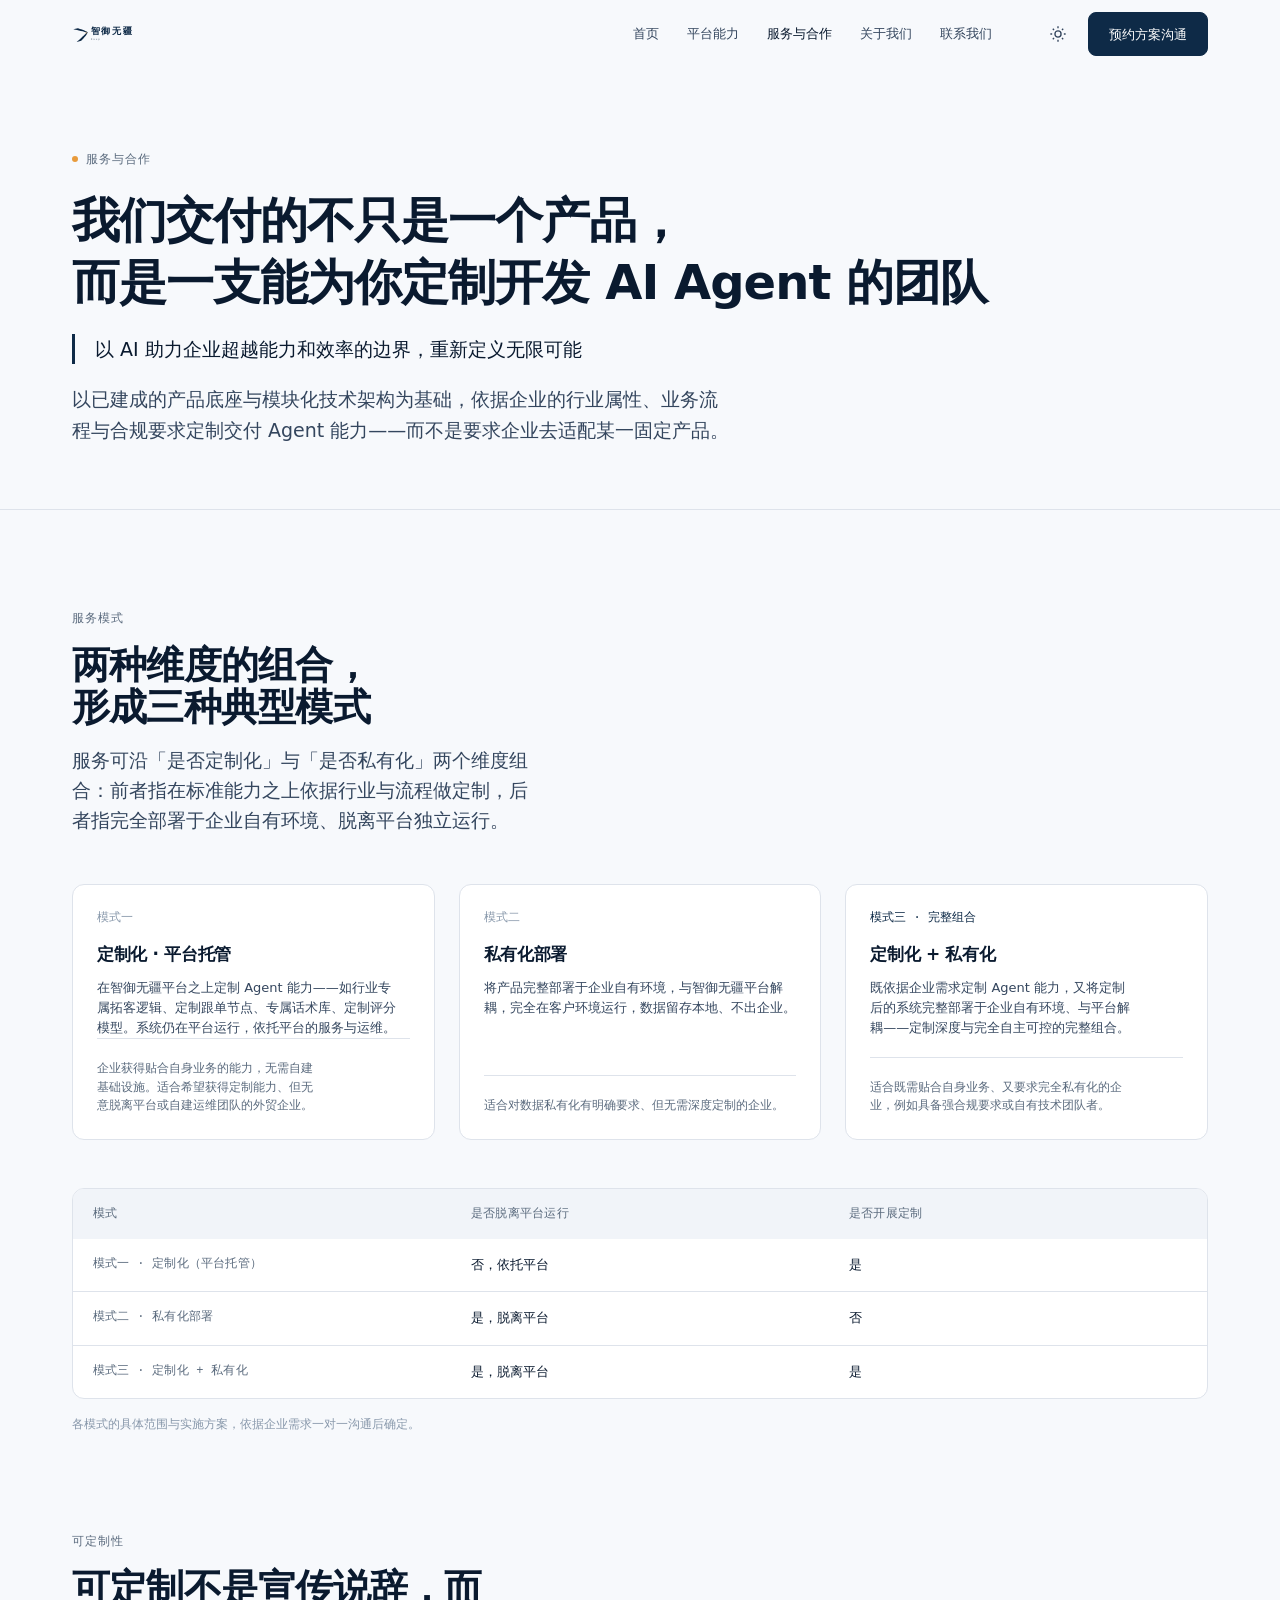
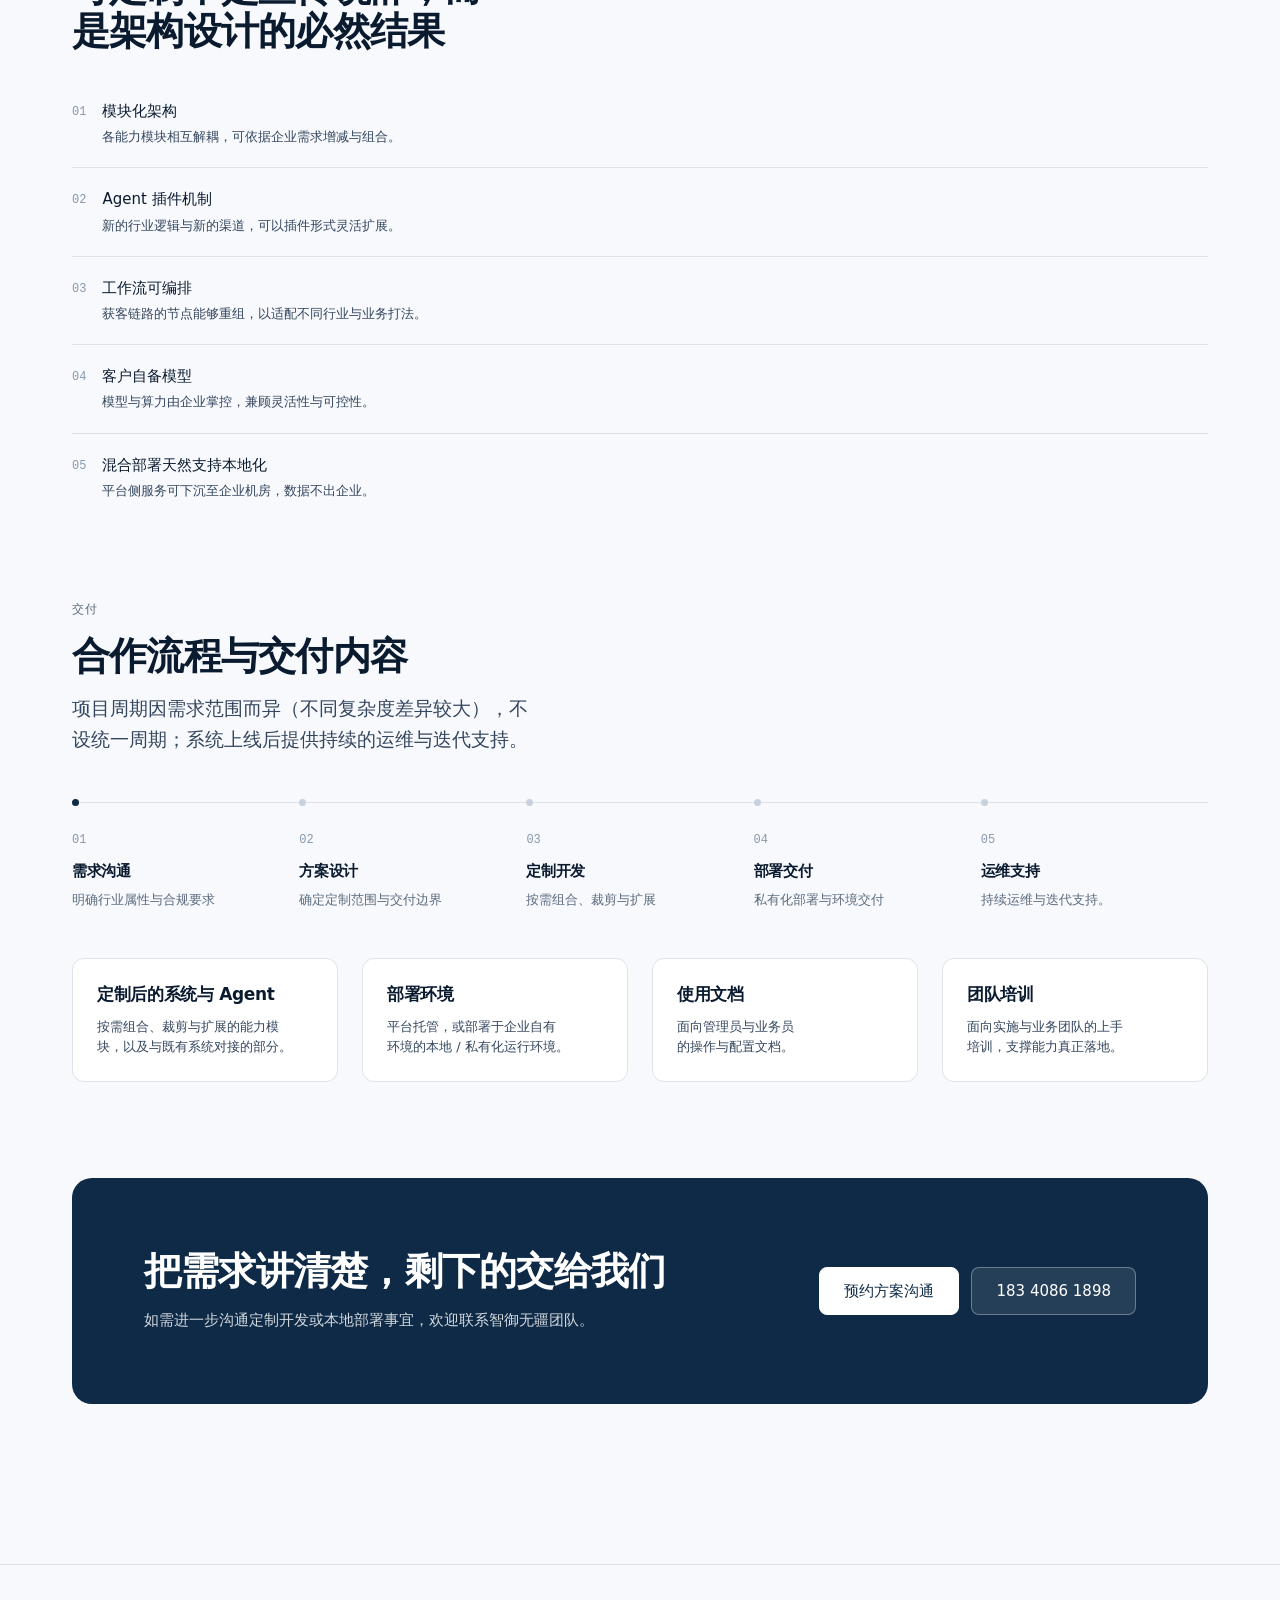
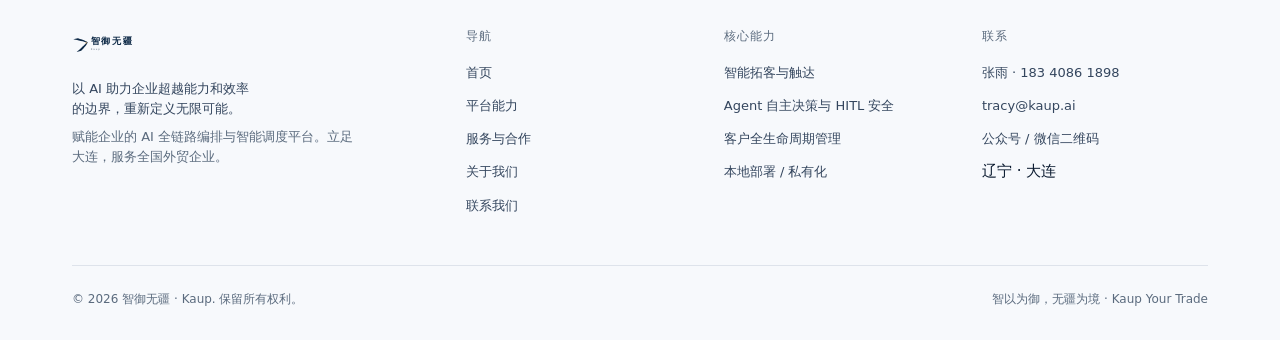
==== services.html @ f7023a7e "站点改版：替换为 5 页静态站，并重新生成 llms.txt / robots.txt / sitemap.xml - 用新的 5 页静态站替换原单页站点：index / capabilities /" ====
<!doctype html>
<html lang="zh-CN" data-theme="light">
<head>
<meta charset="utf-8">
<meta name="viewport" content="width=device-width, initial-scale=1">
<title>服务与合作 — 智御无疆 Kaup</title>
<meta name="description" content="以 AI 助力企业超越能力和效率的边界，重新定义无限可能。智御无疆提供三种 AI Agent 交付模式：定制化（平台托管）、私有化部署、定制化 + 私有化，合作流程为需求沟通 → 方案设计 → 定制开发 → 部署交付 → 运维支持。">
<meta name="theme-color" content="#F7F9FC">
<!-- ---------- SEO / 社交分享（绝对地址指向正式域名 kaup.ai） ---------- -->
<link rel="canonical" href="https://kaup.ai/services.html">
<meta name="robots" content="index, follow, max-snippet:-1, max-image-preview:large">
<meta name="author" content="智御无疆 Kaup">
<meta name="google-site-verification" content="01RiUMnis6pg-MivPFV0EDbT2KlpD4Yd47tbIIPHspk">
<link rel="sitemap" type="application/xml" href="/sitemap.xml">
<meta property="og:type" content="website">
<meta property="og:site_name" content="智御无疆 Kaup">
<meta property="og:locale" content="zh_CN">
<meta property="og:url" content="https://kaup.ai/services.html">
<meta property="og:title" content="服务与合作 — 智御无疆 Kaup">
<meta property="og:description" content="三种 AI Agent 交付模式：定制化（平台托管）、私有化部署、定制化 + 私有化；合作流程为需求沟通 → 方案设计 → 定制开发 → 部署交付 → 运维支持。">
<meta property="og:image" content="https://kaup.ai/og-image.png">
<meta property="og:image:width" content="1200">
<meta property="og:image:height" content="630">
<meta property="og:image:alt" content="智御无疆 Kaup — 以 AI 助力企业超越能力和效率的边界">
<meta name="twitter:card" content="summary_large_image">
<meta name="twitter:title" content="服务与合作 — 智御无疆 Kaup">
<meta name="twitter:description" content="三种 AI Agent 交付模式：定制化（平台托管）、私有化部署、定制化 + 私有化；合作流程为需求沟通 → 方案设计 → 定制开发 → 部署交付 → 运维支持。">
<meta name="twitter:image" content="https://kaup.ai/og-image.png">
<script type="application/ld+json">
{
  "@context": "https://schema.org",
  "@graph": [
    {
      "@type": "Organization",
      "@id": "https://kaup.ai/#organization",
      "name": "智御无疆 Kaup",
      "alternateName": "KAUP",
      "url": "https://kaup.ai/",
      "logo": "https://kaup.ai/assets/logo/logo-horizontal-1024w.png",
      "image": "https://kaup.ai/og-image.png",
      "description": "赋能企业的 AI 全链路编排与智能调度平台，面向中国 B2B 外贸企业提供 AI Agent 定制开发与本地/私有化部署。",
      "slogan": "以 AI 助力企业超越能力和效率的边界，重新定义无限可能",
      "email": "tracy@kaup.ai",
      "telephone": "+86-183-4086-1898",
      "address": {
        "@type": "PostalAddress",
        "addressRegion": "辽宁省",
        "addressLocality": "大连市",
        "addressCountry": "CN"
      },
      "areaServed": {
        "@type": "Country",
        "name": "中国"
      },
      "knowsAbout": [
        "AI Agent",
        "外贸获客",
        "智能拓客",
        "ICP 三维评分",
        "开发信自动化",
        "客户全生命周期管理",
        "本地部署",
        "私有化部署",
        "HITL 人机协同",
        "CRM/ERP 集成"
      ],
      "contactPoint": [
        {
          "@type": "ContactPoint",
          "contactType": "sales",
          "name": "张雨",
          "telephone": "+86-183-4086-1898",
          "email": "tracy@kaup.ai",
          "availableLanguage": [
            "zh-CN"
          ]
        }
      ]
    },
    {
      "@type": "WebSite",
      "@id": "https://kaup.ai/#website",
      "url": "https://kaup.ai/",
      "name": "智御无疆 Kaup",
      "publisher": {
        "@id": "https://kaup.ai/#organization"
      },
      "inLanguage": "zh-CN"
    },
    {
      "@type": "WebPage",
      "@id": "https://kaup.ai/services.html#webpage",
      "url": "https://kaup.ai/services.html",
      "name": "服务与合作 — 智御无疆 Kaup",
      "description": "三种 AI Agent 交付模式：定制化（平台托管）、私有化部署、定制化 + 私有化；合作流程为需求沟通 → 方案设计 → 定制开发 → 部署交付 → 运维支持。",
      "isPartOf": {
        "@id": "https://kaup.ai/#website"
      },
      "about": {
        "@id": "https://kaup.ai/#organization"
      },
      "inLanguage": "zh-CN"
    },
    {
      "@type": "BreadcrumbList",
      "@id": "https://kaup.ai/services.html#breadcrumb",
      "itemListElement": [
        {
          "@type": "ListItem",
          "position": 1,
          "name": "首页",
          "item": "https://kaup.ai/"
        },
        {
          "@type": "ListItem",
          "position": 2,
          "name": "服务与合作",
          "item": "https://kaup.ai/services.html"
        }
      ]
    }
  ]
}
</script>
<!-- ---------- Google Analytics 4（沿用旧站属性 G-KY2F8QZBEN） ---------- -->
<script async src="https://www.googletagmanager.com/gtag/js?id=G-KY2F8QZBEN"></script>
<script>
  window.dataLayer = window.dataLayer || [];
  function gtag(){dataLayer.push(arguments);}
  gtag('js', new Date());
  gtag('config', 'G-KY2F8QZBEN');
</script>
<link rel="icon" href="assets/logo/favicon.svg" type="image/svg+xml" media="(prefers-color-scheme: light)">
<link rel="icon" href="assets/logo/favicon-dark.svg" type="image/svg+xml" media="(prefers-color-scheme: dark)">
<link rel="apple-touch-icon" href="assets/logo/apple-touch-icon.png">
<link rel="stylesheet" href="assets/css/tokens.css">
<link rel="stylesheet" href="assets/css/site.css">
<script>
  (function () {
    try {
      var t = localStorage.getItem("kaup-theme");
      if (!t) t = window.matchMedia("(prefers-color-scheme: dark)").matches ? "dark" : "light";
      document.documentElement.setAttribute("data-theme", t);
    } catch (e) {}
  })();
</script>
</head>
<body>
<a class="skip-link" href="#main">跳到主要内容</a>

<header class="site-header">
  <div class="wrap header-inner">
    <a class="brand-logo" href="index.html" aria-label="智御无疆 Kaup — 首页">
      <img class="logo-light" src="assets/logo/logo-horizontal.svg" alt="智御无疆 Kaup" height="30">
      <img class="logo-dark" src="assets/logo/logo-horizontal-dark.svg" alt="" aria-hidden="true" height="30">
    </a>
    <nav class="nav" id="site-nav" aria-label="主导航">
      <a href="index.html">首页</a>
      <a href="capabilities.html">平台能力</a>
      <a href="services.html" aria-current="page">服务与合作</a>
      <a href="about.html">关于我们</a>
      <a href="contact.html">联系我们</a>
    </nav>
    <div class="header-actions">
      <button class="icon-btn theme-toggle" type="button" data-theme-toggle aria-pressed="false" aria-label="切换到深色主题">
        <svg class="icon-sun" viewBox="0 0 20 20" fill="none" stroke="currentColor" stroke-width="1.5" aria-hidden="true"><circle cx="10" cy="10" r="3.4"/><path d="M10 1.5v2M10 16.5v2M1.5 10h2M16.5 10h2M4.2 4.2l1.4 1.4M14.4 14.4l1.4 1.4M4.2 15.8l1.4-1.4M14.4 5.6l1.4-1.4"/></svg>
        <svg class="icon-moon" viewBox="0 0 20 20" fill="none" stroke="currentColor" stroke-width="1.5" aria-hidden="true"><path d="M16.2 12.4A6.8 6.8 0 0 1 7.6 3.8a6.8 6.8 0 1 0 8.6 8.6Z"/></svg>
      </button>
      <a class="btn btn-primary" href="contact.html">预约方案沟通</a>
      <button class="icon-btn nav-toggle" type="button" data-nav-toggle aria-expanded="false" aria-controls="site-nav" aria-label="打开导航菜单">
        <svg viewBox="0 0 20 20" fill="none" stroke="currentColor" stroke-width="1.6" aria-hidden="true"><path d="M3 6h14M3 10h14M3 14h14"/></svg>
      </button>
    </div>
  </div>
</header>

<main id="main">
  <section class="page-head">
    <div class="wrap">
      <span class="eyebrow">服务与合作</span>
      <h1>我们交付的不只是一个产品，<br>而是一支能为你定制开发 AI Agent 的团队</h1>
      <p class="claim">以 AI 助力企业超越能力和效率的边界，<br class="claim-br">重新定义无限可能</p>
      <p class="lede">以已建成的产品底座与模块化技术架构为基础，依据企业的行业属性、业务流程与合规要求定制交付 Agent 能力——而不是要求企业去适配某一固定产品。</p>
    </div>
  </section>

  <!-- 三种模式 -->
  <section class="section">
    <div class="wrap">
      <div class="sec-head reveal">
        <span class="kicker">服务模式</span>
        <h2 class="h2">两种维度的组合，形成三种典型模式</h2>
        <p class="lede">服务可沿「是否定制化」与「是否私有化」两个维度组合：前者指在标准能力之上依据行业与流程做定制，后者指完全部署于企业自有环境、脱离平台独立运行。</p>
      </div>

      <div class="grid grid-3" style="margin-bottom:var(--space-12)">
        <article class="card mode reveal">
          <span class="mode-tag">模式一</span>
          <h3>定制化 · 平台托管</h3>
          <p>在智御无疆平台之上定制 Agent 能力——如行业专属拓客逻辑、定制跟单节点、专属话术库、定制评分模型。系统仍在平台运行，依托平台的服务与运维。</p>
          <p class="fit">企业获得贴合自身业务的能力，无需自建基础设施。适合希望获得定制能力、但无意脱离平台或自建运维团队的外贸企业。</p>
        </article>
        <article class="card mode reveal">
          <span class="mode-tag">模式二</span>
          <h3>私有化部署</h3>
          <p>将产品完整部署于企业自有环境，与智御无疆平台解耦，完全在客户环境运行，数据留存本地、不出企业。</p>
          <p class="fit">适合对数据私有化有明确要求、但无需深度定制的企业。</p>
        </article>
        <article class="card mode is-featured reveal">
          <span class="mode-tag">模式三 · 完整组合</span>
          <h3>定制化 + 私有化</h3>
          <p>既依据企业需求定制 Agent 能力，又将定制后的系统完整部署于企业自有环境、与平台解耦——定制深度与完全自主可控的完整组合。</p>
          <p class="fit">适合既需贴合自身业务、又要求完全私有化的企业，例如具备强合规要求或自有技术团队者。</p>
        </article>
      </div>

      <div class="table-wrap reveal">
        <table>
          <caption style="position:absolute;left:-9999px">三种服务模式的差异</caption>
          <thead>
            <tr><th scope="col">模式</th><th scope="col">是否脱离平台运行</th><th scope="col">是否开展定制</th></tr>
          </thead>
          <tbody>
            <tr><th scope="row" style="background:transparent">模式一 · 定制化（平台托管）</th><td>否，依托平台</td><td>是</td></tr>
            <tr><th scope="row" style="background:transparent">模式二 · 私有化部署</th><td>是，脱离平台</td><td>否</td></tr>
            <tr><th scope="row" style="background:transparent">模式三 · 定制化 + 私有化</th><td>是，脱离平台</td><td>是</td></tr>
          </tbody>
        </table>
      </div>
      <p class="src" style="margin-top:var(--space-4)">各模式的具体范围与实施方案，依据企业需求一对一沟通后确定。</p>
    </div>
  </section>

  <!-- 为何能定制 -->
  <section class="section" style="padding-top:0">
    <div class="wrap">
      <div class="sec-head reveal">
        <span class="kicker">可定制性</span>
        <h2 class="h2">可定制不是宣传说辞，而是架构设计的必然结果</h2>
      </div>
      <ul class="grid grid-2 check-list reveal" style="gap:0 var(--space-10)">
        <li><span class="m">01</span><span><strong>模块化架构</strong><p>各能力模块相互解耦，可依据企业需求增减与组合。</p></span></li>
        <li><span class="m">02</span><span><strong>Agent 插件机制</strong><p>新的行业逻辑与新的渠道，可以插件形式灵活扩展。</p></span></li>
        <li><span class="m">03</span><span><strong>工作流可编排</strong><p>获客链路的节点能够重组，以适配不同行业与业务打法。</p></span></li>
        <li><span class="m">04</span><span><strong>客户自备模型</strong><p>模型与算力由企业掌控，兼顾灵活性与可控性。</p></span></li>
        <li><span class="m">05</span><span><strong>混合部署天然支持本地化</strong><p>平台侧服务可下沉至企业机房，数据不出企业。</p></span></li>
      </ul>
    </div>
  </section>

  <!-- 流程与交付 -->
  <section class="section" style="padding-top:0">
    <div class="wrap">
      <div class="sec-head reveal">
        <span class="kicker">交付</span>
        <h2 class="h2">合作流程与交付内容</h2>
        <p class="lede">项目周期因需求范围而异（不同复杂度差异较大），不设统一周期；系统上线后提供持续的运维与迭代支持。</p>
      </div>

      <ol class="steps-track reveal" style="margin-bottom:var(--space-12)">
        <li class="step"><span class="n">01</span><h3>需求沟通</h3><p>明确行业属性与合规要求</p></li>
        <li class="step"><span class="n">02</span><h3>方案设计</h3><p>确定定制范围与交付边界</p></li>
        <li class="step"><span class="n">03</span><h3>定制开发</h3><p>按需组合、裁剪与扩展</p></li>
        <li class="step"><span class="n">04</span><h3>部署交付</h3><p>私有化部署与环境交付</p></li>
        <li class="step"><span class="n">05</span><h3>运维支持</h3><p>持续运维与迭代支持。</p></li>
      </ol>

      <div class="grid grid-4">
        <article class="card reveal">
          <h3>定制后的系统与 Agent</h3>
          <p>按需组合、裁剪与扩展的能力模块，以及与既有系统对接的部分。</p>
        </article>
        <article class="card reveal">
          <h3>部署环境</h3>
          <p>平台托管，或部署于企业自有环境的本地 / 私有化运行环境。</p>
        </article>
        <article class="card reveal">
          <h3>使用文档</h3>
          <p>面向管理员与业务员的操作与配置文档。</p>
        </article>
        <article class="card reveal">
          <h3>团队培训</h3>
          <p>面向实施与业务团队的上手培训，支撑能力真正落地。</p>
        </article>
      </div>
    </div>
  </section>

  <section class="wrap" style="padding-bottom:var(--space-16)">
    <div class="cta-band reveal">
      <div>
        <h2 class="h2">把需求讲清楚，剩下的交给我们</h2>
        <p>如需进一步沟通定制开发或本地部署事宜，欢迎联系智御无疆团队。</p>
      </div>
      <div class="cta-actions">
        <a class="btn btn-primary btn-lg" href="contact.html">预约方案沟通</a>
        <a class="btn btn-secondary btn-lg" href="tel:18340861898">183 4086 1898</a>
      </div>
    </div>
  </section>
</main>

<footer class="site-footer">
  <div class="wrap">
    <div class="footer-top">
      <div class="footer-brand">
        <img class="logo-light" src="assets/logo/logo-horizontal.svg" alt="智御无疆 Kaup" height="30">
        <img class="logo-dark" src="assets/logo/logo-horizontal-dark.svg" alt="" aria-hidden="true" height="30">
        <p class="footer-claim">以 AI 助力企业超越能力和效率的边界，重新定义无限可能。</p>
        <p>赋能企业的 AI 全链路编排与智能调度平台。立足大连，服务全国外贸企业。</p>
      </div>
      <div class="footer-col">
        <h4>导航</h4>
        <ul>
          <li><a href="index.html">首页</a></li>
          <li><a href="capabilities.html">平台能力</a></li>
          <li><a href="services.html">服务与合作</a></li>
          <li><a href="about.html">关于我们</a></li>
          <li><a href="contact.html">联系我们</a></li>
        </ul>
      </div>
      <div class="footer-col">
        <h4>核心能力</h4>
        <ul>
          <li><a href="capabilities.html#acquisition">智能拓客与触达</a></li>
          <li><a href="capabilities.html#agent">Agent 自主决策与 HITL 安全</a></li>
          <li><a href="capabilities.html#crm">客户全生命周期管理</a></li>
          <li><a href="capabilities.html#deploy">本地部署 / 私有化</a></li>
        </ul>
      </div>
      <div class="footer-col">
        <h4>联系</h4>
        <ul>
          <li><a href="tel:18340861898">张雨 · 183 4086 1898</a></li>
          <li><a href="mailto:tracy@kaup.ai">tracy@kaup.ai</a></li>
          <li><a href="contact.html">公众号 / 微信二维码</a></li>
          <li>辽宁 · 大连</li>
        </ul>
      </div>
    </div>
    <div class="footer-bottom">
      <span>© <span data-year>2026</span> 智御无疆 · Kaup. 保留所有权利。</span>
      <span>智以为御，无疆为境 · Kaup Your Trade</span>
    </div>
  </div>
</footer>

<script src="assets/js/site.js" defer></script>
</body>
</html>
---- assets/css/tokens.css ----
/* ===========================================================
 * Kaup Design System v1.0 — tokens.css
 * Brand: 智御无疆 / Kaup  ·  Etymology: Old Norse kaup = trade
 * Generated: 2026-06-14
 * Source:   design-system.html §1-§2  (mirrored 1:1)
 *
 * How to use
 * ----------
 *   1. Paste this whole file into the FIRST <style> block of your app,
 *      before any component CSS — every `var(--*)` below must resolve.
 *   2. Toggle theme by setting `data-theme="light"` (default) or
 *      `data-theme="dark"` on <html> or any ancestor element.
 *   3. Do NOT redefine these values in component CSS. If you need a
 *      new token, add it here first.
 *
 * Token taxonomy
 * --------------
 *   Surface   page bg / card / sunken panel / fg / fg-2 / muted / border
 *   Brand     fjord deep blue (#0E2A47) — primary action
 *   Accent    viking amber (#E89B3C) — polaris dot · MAX 2 visible uses / screen
 *   Semantic  success / warn / danger / info (with *-soft tinted bgs)
 *   Type      CN/EN/Mono stacks + 8 size steps + 3 leading + 2 tracking
 *   Space     8pt baseline grid, 4 → 96 px
 *   Radius    sm / base / md / lg / xl / pill
 *   Elevation 4 shadows + 2 focus rings (brand + accent)
 *   Motion    fast 130ms · base 200ms · slow 320ms + 1 ease curve
 *   Layout    container 1200px · gutter 32px · section-y 96px
 * =========================================================== */

:root {
  /* ---------- Surface (neutrals) ---------- */
  --bg:         #F7F9FC;                       /* glacier · page bg */
  --surface:    #FFFFFF;                       /* card / panel */
  --surface-2:  #F1F4F9;                       /* sunken panel · table head · tabs track */
  --fg:         #0A1A2F;                       /* deep ink · body / headings */
  --fg-2:       #34465E;                       /* secondary text · card body */
  --muted:      #5B6B7E;                       /* meta / hint / label · quote role */
  --muted-2:    #8898AB;                       /* disabled label · placeholder · spec text */
  --border:     #DEE3EB;                       /* hairline · card edge · table row */
  --border-2:   #C8D2DF;                       /* stronger border · input · button secondary */

  /* ---------- Brand (single source of truth) ---------- */
  --brand:      #0E2A47;                       /* fjord deep blue · primary action */
  --brand-2:    #0A2240;                       /* hover/active brand */
  --brand-soft: #E5ECF5;                       /* brand tinted bg · badge · icon plate */
  --on-brand:   #FFFFFF;                       /* text/icon on brand fills */
  --accent:     #E89B3C;                       /* viking amber · polaris dot · MAX 2/screen */
  --accent-2:   #D8892A;                       /* hover/active amber */
  --accent-soft:#FCEFD9;                       /* amber tinted bg · badge · progress fill */

  /* ---------- Semantic (status, paired soft bg) ---------- */
  --success:    #16A34A;
  --success-soft:#DCF5E2;
  --warn:       #D97706;
  --warn-soft:  #FEF3D6;
  --danger:     #DC2626;
  --danger-soft:#FEE2E2;
  --info:       #2563EB;
  --info-soft:  #DBEAFE;

  /* ---------- Type ---------- */
  --font-cn:    "PingFang SC", "HarmonyOS Sans SC", "Source Han Sans SC", "Noto Sans SC", "Microsoft YaHei", sans-serif;
  --font-en:    "Inter", -apple-system, "SF Pro Display", system-ui, sans-serif;
  --font-mono:  "JetBrains Mono", "IBM Plex Mono", ui-monospace, Menlo, monospace;
  --text-xs:    12px;                          /* caption · spec · meta */
  --text-sm:    13px;                          /* small body · button · nav */
  --text-base:  15px;                          /* default body */
  --text-md:    17px;                          /* card title · quote · modal */
  --text-lg:    22px;                          /* stat number · sub-headline */
  --text-xl:    32px;                          /* h2 */
  --text-2xl:   48px;                          /* h1 / display */
  --text-3xl:   66px;                          /* hero display */
  --leading-tight:  1.1;                       /* display · hero · stat */
  --leading-snug:   1.3;                       /* headings */
  --leading-body:   1.55;                      /* body · modal · card */
  --tracking-display: -0.02em;                 /* display 32px+ tightening */
  --tracking-caps:    0.08em;                  /* UPPERCASE labels (eyebrow, badge, th) */

  /* ---------- Spacing · 8pt baseline ---------- */
  --space-1:  4px;
  --space-2:  8px;
  --space-3:  12px;
  --space-4:  16px;
  --space-5:  20px;
  --space-6:  24px;
  --space-8:  32px;
  --space-10: 40px;
  --space-12: 48px;
  --space-16: 64px;
  --space-20: 80px;
  --space-24: 96px;

  /* ---------- Radius ---------- */
  --radius-sm:  6px;                           /* input · badge · small chip */
  --radius:     8px;                           /* button · input · toast · default */
  --radius-md:  12px;                          /* card · modal · table-wrap */
  --radius-lg:  16px;                          /* quote · pricing · product mock */
  --radius-xl:  20px;                          /* hero / oversized surface */
  --radius-pill:999px;                         /* badge · switch · progress · ribbon */

  /* ---------- Elevation (shadow + focus ring) ---------- */
  --elev-1: 0 1px 2px rgba(10,26,47,0.06), 0 1px 1px rgba(10,26,47,0.04);
  --elev-2: 0 2px 6px rgba(10,26,47,0.06), 0 1px 2px rgba(10,26,47,0.04);
  --elev-3: 0 8px 24px rgba(10,26,47,0.08), 0 2px 6px rgba(10,26,47,0.04);
  --elev-4: 0 24px 64px rgba(10,26,47,0.12), 0 4px 12px rgba(10,26,47,0.06);
  --ring:       0 0 0 3px rgba(14,42,71,0.18);            /* focus ring on brand */
  --ring-amber: 0 0 0 3px rgba(232,155,60,0.28);          /* focus ring on accent */

  /* ---------- Motion ---------- */
  --t-fast: 130ms;                             /* hover · focus · tap */
  --t-base: 200ms;                             /* default transition */
  --t-slow: 320ms;                             /* modal · progress · theme */
  --ease:   cubic-bezier(0.2, 0, 0, 1);

  /* ---------- Layout ---------- */
  --container:    1200px;
  --gutter:       32px;
  --section-y:    96px;
}

/* ---------- Dark theme override ----------
 * Apply by setting `data-theme="dark"` on <html> (or any ancestor).
 * Strategy: invert surface palette to fjord-tinted darks; lighten brand
 * for sufficient contrast on dark bg; brighten accent slightly.
 * All semantic / type / space / radius / motion / layout tokens are
 * shared with light theme (no need to redefine).
 */
[data-theme="dark"] {
  /* Surface */
  --bg:         #0A1A2F;
  --surface:    #102742;
  --surface-2:  #0C2038;
  --fg:         #F0F4FA;
  --fg-2:       #C6D2E2;
  --muted:      #8EA0B8;
  --muted-2:    #5B6B82;
  --border:     #1E365A;
  --border-2:   #2A4670;

  /* Brand */
  --brand:      #6FA0E0;                       /* lighter brand for dark surfaces */
  --brand-2:    #5188CF;
  --brand-soft: #152D4D;
  --on-brand:   #0A1A2F;
  --accent:     #F2B260;                       /* slightly brighter amber for dark */
  --accent-2:   #E89B3C;
  --accent-soft:#3A2A14;

  /* Semantic */
  --success:    #4ADE80;
  --success-soft:#0F2A1B;
  --warn:       #FBBF24;
  --warn-soft:  #2D2007;
  --danger:     #F87171;
  --danger-soft:#2D0F0F;
  --info:       #60A5FA;
  --info-soft:  #0E1F3A;

  /* Elevation (deeper shadows on dark) */
  --elev-1: 0 1px 2px rgba(0,0,0,0.4);
  --elev-2: 0 2px 6px rgba(0,0,0,0.4);
  --elev-3: 0 8px 24px rgba(0,0,0,0.5);
  --elev-4: 0 24px 64px rgba(0,0,0,0.6);
  --ring:       0 0 0 3px rgba(111,160,224,0.32);
  --ring-amber: 0 0 0 3px rgba(242,178,96,0.36);
}
---- assets/css/site.css ----
/* ============================================================
   Kaup · 智御无疆 — 官网样式表
   Depends on assets/css/tokens.css (design system v1.0)
   Rules: fjord-cold restraint · amber ≤ 2 visible uses / screen
   ============================================================ */

:root {
  /* .site-header 的实测高度 —— hero 满屏高度扣掉它 */
  --header-h: 69px;
}

*,
*::before,
*::after { box-sizing: border-box; }

html {
  -webkit-text-size-adjust: 100%;
  scroll-behavior: smooth;
  scroll-padding-top: 88px;
}

body {
  margin: 0;
  background: var(--bg);
  color: var(--fg);
  font-family: "Inter", -apple-system, "SF Pro Display", "PingFang SC",
    "HarmonyOS Sans SC", "Source Han Sans SC", "Noto Sans SC", "Microsoft YaHei",
    system-ui, sans-serif;
  font-size: var(--text-base);
  line-height: var(--leading-body);
  -webkit-font-smoothing: antialiased;
  /* 正文换行尽量不留「尾行只剩一两个字」的孤字（Chrome 117+ / Safari 17.4+） */
  text-wrap: pretty;
}

img, svg { max-width: 100%; }

a { color: inherit; text-decoration: none; }

h1, h2, h3, h4 {
  margin: 0;
  /* 多行标题两端均衡，避免最后一行只剩一两个字 */
  text-wrap: balance;
  line-height: var(--leading-snug);
  letter-spacing: var(--tracking-display);
  font-weight: 600;
}

p { margin: 0; }

ul, ol { margin: 0; padding: 0; list-style: none; }

hr { border: 0; border-top: 1px solid var(--border); margin: 0; }

::selection { background: var(--brand-soft); color: var(--fg); }

:focus-visible {
  outline: none;
  box-shadow: var(--ring);
  border-radius: var(--radius-sm);
}

.skip-link {
  position: absolute;
  left: -9999px;
  top: 8px;
  z-index: 100;
  background: var(--brand);
  color: var(--on-brand);
  padding: 10px 16px;
  border-radius: var(--radius);
  font-size: var(--text-sm);
}

.skip-link:focus { left: 16px; }

/* ---------- layout ---------- */
.wrap {
  width: 100%;
  max-width: var(--container);
  margin: 0 auto;
  padding: 0 var(--gutter);
}

.section { padding: var(--section-y) 0; }

.section-tight { padding: var(--space-16) 0; }

.rule { border-top: 1px solid var(--border); }

/* ---------- typography helpers ---------- */
.eyebrow {
  display: inline-flex;
  align-items: center;
  gap: 8px;
  font-size: var(--text-xs);
  font-weight: 500;
  letter-spacing: var(--tracking-caps);
  text-transform: uppercase;
  color: var(--muted);
}

.eyebrow::before {
  content: "";
  width: 6px;
  height: 6px;
  border-radius: var(--radius-pill);
  background: var(--accent);
  flex: none;
}

.kicker {
  display: inline-block;
  font-size: var(--text-xs);
  font-weight: 500;
  letter-spacing: var(--tracking-caps);
  text-transform: uppercase;
  color: var(--muted);
  margin-bottom: var(--space-4);
}

.h1 { font-size: clamp(34px, 5.4vw, 60px); line-height: 1.06; }
.h2 { font-size: clamp(26px, 3.4vw, 38px); line-height: 1.12; }
.h3 { font-size: var(--text-lg); line-height: 1.25; }

.lede {
  font-size: clamp(16px, 1.5vw, 19px);
  color: var(--fg-2);
  line-height: 1.6;
}

/* ---------- 品牌主张 · brand claim ----------
 * 统一元素：紧随各自主标题出现的一次主张陈述。
 * 用品牌色竖线 + 正文色强调，不占用琥珀配额。 */
.claim {
  margin: 0 0 var(--space-5);
  padding-left: var(--space-5);
  border-left: 3px solid var(--brand);
  font-size: clamp(16px, 1.5vw, 19px);
  font-weight: 500;
  line-height: 1.6;
  color: var(--fg);
  max-width: 34em;
}

/* 窄屏时在逗号后换行，避免「效率 / 重新定义」被拦腰截断 */
.claim-br { display: none; }

@media (max-width: 820px) { .claim-br { display: inline; } }

.muted { color: var(--muted); }

.mono {
  font-family: var(--font-mono);
  font-variant-numeric: tabular-nums;
  letter-spacing: -0.01em;
}

.src {
  font-size: var(--text-xs);
  color: var(--muted-2);
}

/* ---------- buttons ---------- */
.btn {
  display: inline-flex;
  align-items: center;
  justify-content: center;
  gap: 8px;
  min-height: 44px;
  padding: 0 20px;
  border-radius: var(--radius);
  border: 1px solid transparent;
  font-family: inherit;
  font-size: var(--text-sm);
  font-weight: 500;
  line-height: 1;
  cursor: pointer;
  white-space: nowrap;
  transition: background var(--t-fast) var(--ease), border-color var(--t-fast) var(--ease),
    color var(--t-fast) var(--ease), transform var(--t-fast) var(--ease);
}

.btn:active { transform: translateY(1px); }

.btn-primary {
  background: var(--brand);
  border-color: var(--brand);
  color: var(--on-brand);
}

.btn-primary:hover { background: var(--brand-2); border-color: var(--brand-2); }

.btn-secondary {
  background: var(--surface);
  border-color: var(--border-2);
  color: var(--fg);
}

.btn-secondary:hover { border-color: var(--muted-2); background: var(--surface-2); }

.btn-ghost { background: transparent; color: var(--fg-2); }

.btn-ghost:hover { color: var(--fg); background: var(--surface-2); }

.btn-lg { min-height: 48px; padding: 0 24px; font-size: var(--text-base); }

.link {
  display: inline-flex;
  align-items: center;
  gap: 6px;
  font-size: var(--text-sm);
  font-weight: 500;
  color: var(--brand);
  min-height: 44px;
}

[data-theme="dark"] .link { color: var(--brand); }

.link:hover { text-decoration: underline; text-underline-offset: 4px; }

.link svg { width: 14px; height: 14px; flex: none; transition: transform var(--t-fast) var(--ease); }
.link:hover svg { transform: translateX(3px); }

/* ---------- header ---------- */
.site-header {
  position: sticky;
  top: 0;
  z-index: 50;
  /* 顶端时透明：首页 hero 从视口顶端铺起，顶栏不切一道白边。
     滚过顶端立刻升起冰川白毛玻璃遮罩（.is-scrolled），
     否则 hero 里的字会直接从导航上穿过去。 */
  background: transparent;
  border-bottom: 1px solid transparent;
  transition: background var(--t-base) var(--ease),
              border-color var(--t-base) var(--ease),
              box-shadow var(--t-base) var(--ease);
}

/* 遮罩：滚过顶端（或移动菜单展开）后升起 —— 毛玻璃 + 发丝线 + 极浅投影 */
.site-header.is-scrolled {
  background: color-mix(in srgb, var(--bg) 88%, transparent);
  -webkit-backdrop-filter: saturate(1.4) blur(12px);
  backdrop-filter: saturate(1.4) blur(12px);
  border-bottom-color: var(--border);
  box-shadow: var(--elev-2);
}

.header-inner {
  display: flex;
  align-items: center;
  gap: var(--space-8);
  height: 68px;
}

.brand-logo { display: inline-flex; align-items: center; flex: none; }
.brand-logo img { display: block; height: 30px; width: auto; }
.brand-logo:hover { opacity: 0.82; }

.brand-logo .logo-dark { display: none; }
[data-theme="dark"] .brand-logo .logo-light { display: none; }
[data-theme="dark"] .brand-logo .logo-dark { display: block; }

.nav {
  display: flex;
  align-items: center;
  gap: var(--space-1);
  margin-left: auto;
}

.nav a {
  display: inline-flex;
  align-items: center;
  min-height: 44px;
  padding: 0 12px;
  border-radius: var(--radius-sm);
  font-size: var(--text-sm);
  color: var(--fg-2);
  transition: color var(--t-fast) var(--ease), background var(--t-fast) var(--ease);
}

.nav a:hover { color: var(--fg); background: var(--surface-2); }

.nav a[aria-current="page"] { color: var(--fg); font-weight: 500; }

.header-actions { display: flex; align-items: center; gap: var(--space-2); flex: none; }

.icon-btn {
  display: inline-flex;
  align-items: center;
  justify-content: center;
  width: 44px;
  height: 44px;
  border: 1px solid transparent;
  border-radius: var(--radius);
  background: transparent;
  color: var(--fg-2);
  cursor: pointer;
  transition: background var(--t-fast) var(--ease), color var(--t-fast) var(--ease);
}

.icon-btn:hover { background: var(--surface-2); color: var(--fg); }
.icon-btn svg { width: 18px; height: 18px; }

.theme-toggle .icon-moon { display: none; }
[data-theme="dark"] .theme-toggle .icon-sun { display: none; }
[data-theme="dark"] .theme-toggle .icon-moon { display: block; }

.nav-toggle { display: none; }

@media (max-width: 900px) {
  .nav-toggle { display: inline-flex; }
  .header-actions .btn-primary { display: none; }
  .nav {
    position: fixed;
    inset: 68px 0 auto;
    display: none;
    flex-direction: column;
    align-items: stretch;
    gap: 0;
    margin: 0;
    padding: var(--space-3) var(--gutter) var(--space-6);
    background: var(--bg);
    border-bottom: 1px solid var(--border);
    box-shadow: var(--elev-3);
  }
  .nav[data-open="true"] { display: flex; }
  .nav a {
    justify-content: space-between;
    padding: 0 8px;
    font-size: var(--text-md);
    border-bottom: 1px solid var(--border);
    border-radius: 0;
  }
  .nav a:last-child { border-bottom: 0; }
}

/* ---------- hero · 品牌主视觉（超大居中竖版 lockup） ---------- */
.hero {
  position: relative;
  display: grid;
  place-items: center;
  /* 顶栏透明，主视觉从视口顶端铺起 —— 负外边距把它垫到顶栏下面 */
  margin-top: calc(-1 * var(--header-h));
  min-height: 100vh;
  min-height: 100svh;
  padding: calc(var(--header-h) + clamp(32px, 5vh, 72px)) 0 clamp(28px, 4.5vh, 64px);
  /* 设计文档 §Hero：浅色 hero 用 --bg（冰川白）铺底 —— 不加渐变、不加暖色。
     mark 的墨色见下方 .hero-logo svg。 */
  background: var(--bg);
  text-align: center;
}

.hero-inner {
  display: flex;
  flex-direction: column;
  align-items: center;
}

.hero-eyebrow { margin-bottom: clamp(22px, 3.4vh, 44px); }

/* 主视觉容器：宽度就是 lockup viewBox 框的宽度。
   viewBox 关于「mark + 智御无疆」整块墨迹的中轴左右对称（中轴 = 墨迹中轴 231.03），
   两者视为一个整体 —— 容器居中 == 单元一在页面里居中，而不是词标单独居中；
   左右留白对称（各 48.2 单位），lockup 渲染尺寸不受影响。
   （「Kaup」已从词标里打散，在 SVG 内部单独以同一条中轴 231.03 居中，见 index.html hero 注释 4/5）
   （设计文档 §4.2 硬规则 1：横向 lockup 不加容器方块） */
.hero-stage {
  display: flex;
  flex-direction: column;
  align-items: center;
  width: min(100%, 152vh, 1200px);
}

/* 内联横向 lockup —— 与 assets/logo/logo-horizontal-centered.svg 同源 */
.hero-logo { margin: 0; width: 100%; }

/* 横向 lockup 的宽高比 ≈ 5.53 : 1（407.5 × 73.75 的中轴对称 viewBox），
   尺寸约束主要落在宽度上；152vh 那一项负责在矮窗口里回收高度（高 = 宽 / 5.53）。
   （设计文档 §4.2 硬规则 1：横向 lockup 不带冰川白容器方块） */
/* lockup 墨色 1:1 对齐官方资产：
   浅色底取 logo-horizontal-centered.svg 的 #0E2A47（= --brand）+ #5B6B7E（= --muted），
   深色主题取 logo-horizontal-centered-dark.svg 的 #F7F9FC + #8EA0B8（= --muted 深色值）。 */
.hero-logo svg {
  display: block;
  width: 100%;
  height: auto;
  color: var(--brand);
}

[data-theme="dark"] .hero-logo svg { color: var(--fg); }

.hero-logo-mark,
.hero-logo-cn { fill: currentColor; }

/* 字号与字距 1:1 沿用 logo-horizontal-centered.svg 的 viewBox 内取值 */
.hero-logo-cn {
  font-family: var(--font-cn);
  font-size: 48px;
  font-weight: 600;
  /* anchor:start + 显式 x（见 index.html hero 注释）—— 消除 Chromium / WebKit 对
     “middle + 尾随字距” 口径差异，两内核渲染逐像素一致 */
  text-anchor: start;
  letter-spacing: 0.18em;
}

.hero-logo-en {
  font-family: var(--font-en);
  font-size: 13px;
  font-weight: 500;
  fill: var(--muted);
  /* 打散后的独立居中单元：x = 207.19 让「Kaup」的墨迹中轴落在 viewBox 中轴 231.03
     （= 页面中线 = 单元一「mark + 智御无疆」的中轴），与 CN 的 x 不再联动 */
  text-anchor: start;
  letter-spacing: 0.4em;
}

/* 琥珀点 · 自然呼吸 —— 4.2s 纯正弦缓动：明暗两端速度为 0，
   所以转折不生硬，读起来像呼吸而不是闪烁。只改亮度，尺寸/位置/颜色不变。
   （prefers-reduced-motion 已在文件末尾统一降级为静止） */
.kaup-dot { animation: kaup-dot-breathe 4.2s cubic-bezier(0.37, 0, 0.63, 1) infinite; }

@keyframes kaup-dot-breathe {
  0%, 100% { opacity: 1; }
  50% { opacity: 0.3; }
}

.hero-claim {
  color: var(--fg);
  margin: clamp(32px, 5vh, 64px) 0 0;
  font-size: clamp(17px, 1.55vw, 22px);
  font-weight: 500;
  line-height: 1.6;
  max-width: 32em;
}

.hero-actions {
  display: flex;
  flex-wrap: wrap;
  justify-content: center;
  gap: var(--space-3);
  margin-top: clamp(24px, 3.5vh, 40px);
}

.hero-note {
  margin-top: var(--space-5);
  font-size: var(--text-sm);
  color: var(--muted);
  max-width: 48em;
}

.hero-scroll {
  display: inline-flex;
  align-items: center;
  gap: 8px;
  margin-top: clamp(24px, 4vh, 48px);
  font-size: var(--text-xs);
  letter-spacing: var(--tracking-caps);
  color: var(--muted);
}

.hero-scroll svg { width: 14px; height: 14px; }

.hero-scroll:hover { color: var(--fg); }



/* ---------- 获客链路 section ---------- */
.chain-section .sec-head { margin-bottom: 0; }
.chain-section .split { align-items: center; }

/* ---------- ledger (hero diagram) ---------- */
.ledger {
  border: 1px solid var(--border);
  border-radius: var(--radius-lg);
  background: var(--surface);
  box-shadow: var(--elev-3);
  overflow: hidden;
}

.ledger-head {
  display: flex;
  align-items: center;
  justify-content: space-between;
  gap: var(--space-4);
  padding: var(--space-4) var(--space-5);
  border-bottom: 1px solid var(--border);
  background: var(--surface-2);
  font-size: var(--text-xs);
  letter-spacing: var(--tracking-caps);
  text-transform: uppercase;
  color: var(--muted);
}

.ledger-body { padding: var(--space-2) var(--space-5) var(--space-5); }

.chain { position: relative; }

.chain li {
  display: grid;
  grid-template-columns: 28px minmax(0, 1fr) auto;
  align-items: center;
  gap: var(--space-3);
  padding: var(--space-4) 0;
  border-bottom: 1px solid var(--border);
}

.chain li:last-child { border-bottom: 0; }

.chain .idx {
  font-family: var(--font-mono);
  font-size: var(--text-xs);
  color: var(--muted-2);
}

.chain .name { display: block; font-size: var(--text-base); font-weight: 500; }

.chain .desc { display: block; font-size: var(--text-xs); color: var(--muted); margin-top: 3px; }

.tag {
  display: inline-flex;
  align-items: center;
  height: 22px;
  padding: 0 8px;
  border-radius: var(--radius-pill);
  font-size: 11px;
  font-weight: 500;
  letter-spacing: 0.02em;
  border: 1px solid var(--border);
  color: var(--muted);
  white-space: nowrap;
}

.tag-agent { background: var(--brand-soft); border-color: transparent; color: var(--brand); }
.tag-hitl { background: var(--accent-soft); border-color: transparent; color: #92400E; }
[data-theme="dark"] .tag-hitl { color: #F2B260; }

.ledger-foot {
  padding: var(--space-4) var(--space-5);
  border-top: 1px solid var(--border);
  background: var(--surface-2);
  font-size: var(--text-xs);
  color: var(--muted);
}

/* ---------- facts ---------- */
.facts {
  display: grid;
  grid-template-columns: repeat(3, minmax(0, 1fr));
  gap: 0;
  border-top: 1px solid var(--border);
  border-bottom: 1px solid var(--border);
}

.fact { padding: var(--space-8) var(--space-8) var(--space-8) 0; border-right: 1px solid var(--border); }
.fact:last-child { border-right: 0; }
.fact + .fact { padding-left: var(--space-8); }

.fact .num {
  display: block;
  font-size: clamp(28px, 3.4vw, 40px);
  font-weight: 600;
  letter-spacing: -0.03em;
  line-height: 1.05;
}

.fact .num span { font-size: 0.5em; font-weight: 500; color: var(--muted); margin-left: 6px; letter-spacing: 0; }

.fact .label { margin-top: var(--space-3); font-size: var(--text-sm); color: var(--fg-2); }
.fact .src { display: block; margin-top: var(--space-2); }

@media (max-width: 800px) {
  .facts { grid-template-columns: minmax(0, 1fr); }
  .fact { padding: var(--space-6) 0; border-right: 0; border-bottom: 1px solid var(--border); }
  .fact:last-child { border-bottom: 0; }
  .fact + .fact { padding-left: 0; }
}

/* ---------- section head ---------- */
.sec-head { max-width: 62ch; margin-bottom: var(--space-12); }
.sec-head h2 { margin-bottom: var(--space-4); }
.sec-head p { color: var(--fg-2); }

.sec-head-split {
  display: flex;
  align-items: flex-end;
  justify-content: space-between;
  gap: var(--space-8);
  max-width: none;
}

.sec-head-split > div { max-width: 62ch; }

@media (max-width: 760px) {
  .sec-head-split { flex-direction: column; align-items: flex-start; }
  .sec-head { margin-bottom: var(--space-8); }
}

/* ---------- grids & cards ---------- */
.grid { display: grid; gap: var(--space-6); }
.grid-2 { grid-template-columns: repeat(2, minmax(0, 1fr)); }
.grid-3 { grid-template-columns: repeat(3, minmax(0, 1fr)); }
.grid-4 { grid-template-columns: repeat(4, minmax(0, 1fr)); }

@media (max-width: 980px) {
  .grid-3, .grid-4 { grid-template-columns: repeat(2, minmax(0, 1fr)); }
}

@media (max-width: 640px) {
  .grid-2, .grid-3, .grid-4 { grid-template-columns: minmax(0, 1fr); }
}

/* 短语义块（导语 / 适合… / 能力条目 / 标语）折行时两端均衡，
   避免两行里第二行只剩两三个字 —— 长正文仍走 body 的 text-wrap: pretty */
.lede,
.fit,
.claim,
.hero-claim,
.cap-list li,
.card h3,
.mode-tag,
.card p,
.cta-band p,
.step p,
.check-list p,
.char p,
.src,
.chain .desc,
.split p,
.footer-col li,
.steps li,
.contact-list .v { text-wrap: balance; }

.card {
  background: var(--surface);
  border: 1px solid var(--border);
  border-radius: var(--radius-md);
  padding: var(--space-6);
  transition: border-color var(--t-base) var(--ease), box-shadow var(--t-base) var(--ease),
    transform var(--t-base) var(--ease);
}

.card-flat { background: transparent; }

.card:hover { border-color: var(--border-2); box-shadow: var(--elev-2); }

.card h3 { font-size: var(--text-md); margin-bottom: var(--space-3); }
.card p { color: var(--fg-2); font-size: var(--text-sm); }

.card .idx {
  font-family: var(--font-mono);
  font-size: var(--text-xs);
  color: var(--muted-2);
  display: block;
  margin-bottom: var(--space-4);
}

.card-icon {
  display: inline-flex;
  align-items: center;
  justify-content: center;
  width: 34px;
  height: 34px;
  margin-bottom: var(--space-5);
  border-radius: var(--radius);
  background: var(--brand-soft);
  color: var(--brand);
}

.card-icon svg { width: 17px; height: 17px; }

/* capability group card */
.group-card { display: flex; flex-direction: column; }
.group-card .group-count {
  margin-left: auto;
  font-family: var(--font-mono);
  font-size: var(--text-xs);
  color: var(--muted-2);
}

.group-head { display: flex; align-items: baseline; gap: var(--space-3); margin-bottom: var(--space-5); }

.cap-list { display: flex; flex-direction: column; gap: var(--space-4); margin-top: var(--space-5); }

.cap-list li { display: flex; gap: var(--space-3); font-size: var(--text-sm); color: var(--fg-2); }

.cap-list .n {
  flex: none;
  width: 20px;
  font-family: var(--font-mono);
  font-size: var(--text-xs);
  color: var(--muted-2);
  padding-top: 2px;
}

.cap-list strong { color: var(--fg); font-weight: 500; }

/* ---------- compare ---------- */
.compare {
  display: grid;
  grid-template-columns: repeat(2, minmax(0, 1fr));
  border: 1px solid var(--border);
  border-radius: var(--radius-md);
  overflow: hidden;
  background: var(--surface);
}

.compare > div { padding: var(--space-8); }
.compare > div + div { border-left: 1px solid var(--border); }

.compare .head {
  display: flex;
  align-items: center;
  gap: var(--space-3);
  padding-bottom: var(--space-5);
  margin-bottom: var(--space-5);
  border-bottom: 1px solid var(--border);
  font-weight: 500;
}

.compare .steps { display: flex; flex-direction: column; gap: var(--space-3); font-size: var(--text-sm); color: var(--fg-2); }
.compare .steps li { display: flex; gap: 10px; }
.compare .steps .dot { flex: none; width: 5px; height: 5px; margin-top: 9px; border-radius: 50%; background: var(--muted-2); }

.compare .highlight .dot { background: var(--brand); }

@media (max-width: 760px) {
  .compare { grid-template-columns: minmax(0, 1fr); }
  .compare > div + div { border-left: 0; border-top: 1px solid var(--border); }
}

/* ---------- steps ---------- */
.steps-track {
  display: grid;
  grid-template-columns: repeat(5, minmax(0, 1fr));
  border-top: 1px solid var(--border);
}

.step { padding: var(--space-6) var(--space-5) 0 0; position: relative; }

.step::before {
  content: "";
  position: absolute;
  top: -4px;
  left: 0;
  width: 7px;
  height: 7px;
  border-radius: 50%;
  background: var(--border-2);
}

.step:first-child::before { background: var(--brand); }

.step .n { font-family: var(--font-mono); font-size: var(--text-xs); color: var(--muted-2); }
.step h3 { font-size: var(--text-base); margin: var(--space-3) 0 var(--space-2); }
.step p { font-size: var(--text-sm); color: var(--muted); }

@media (max-width: 900px) {
  .steps-track { grid-template-columns: repeat(2, minmax(0, 1fr)); gap: 0 var(--space-6); }
}

@media (max-width: 560px) {
  .steps-track { grid-template-columns: minmax(0, 1fr); }
  .step { padding-right: 0; }
}

/* ---------- table ---------- */
.table-wrap { border: 1px solid var(--border); border-radius: var(--radius-md); overflow: hidden; background: var(--surface); }

table { width: 100%; border-collapse: collapse; font-size: var(--text-sm); }

th, td { text-align: left; padding: var(--space-4) var(--space-5); border-bottom: 1px solid var(--border); vertical-align: top; }

th {
  width: 30%;
  font-family: var(--font-mono);
  font-size: var(--text-xs);
  font-weight: 500;
  letter-spacing: 0.02em;
  color: var(--muted);
  background: var(--surface-2);
}

tr:last-child th, tr:last-child td { border-bottom: 0; }

@media (max-width: 640px) {
  th { width: 38%; }
  th, td { padding: var(--space-3) var(--space-4); }
}

/* ---------- mode cards ---------- */
.mode { display: flex; flex-direction: column; }
.mode .mode-tag { font-family: var(--font-mono); font-size: var(--text-xs); color: var(--muted-2); }
.mode h3 { margin: var(--space-4) 0 var(--space-3); font-size: var(--text-md); }
.mode p { color: var(--fg-2); font-size: var(--text-sm); }
.mode .fit {
  margin-top: auto;
  padding-top: var(--space-5);
  border-top: 1px solid var(--border);
  font-size: var(--text-xs);
  color: var(--muted);
}
/* 「模式三 · 完整组合」的强调只落在 mode-tag 的颜色上（--brand 深蓝小字）——
   不加深色描边、不加阴影：三张卡片的边框/投影完全一致，
   否则单张卡片的 --brand 边框会被读成「这张卡被描了黑边」。
   （三张卡片并排时，层次靠 mode-tag 与标题本身，不靠边框差） */
.mode.is-featured { border-color: var(--border); }
.mode.is-featured .mode-tag { color: var(--brand); }

/* ---------- split feature ---------- */
.split {
  display: grid;
  grid-template-columns: minmax(0, 1fr) minmax(0, 1fr);
  gap: clamp(32px, 5vw, 72px);
  align-items: start;
}

@media (max-width: 900px) { .split { grid-template-columns: minmax(0, 1fr); gap: var(--space-8); } }

.check-list { display: flex; flex-direction: column; }
.check-list li {
  display: flex;
  gap: var(--space-4);
  padding: var(--space-5) 0;
  border-bottom: 1px solid var(--border);
}
.check-list li:first-child { padding-top: 0; }
.check-list li:last-child { border-bottom: 0; padding-bottom: 0; }

.check-list .m {
  flex: none;
  font-family: var(--font-mono);
  font-size: var(--text-xs);
  color: var(--muted-2);
  padding-top: 3px;
}

.check-list strong { display: block; font-weight: 500; margin-bottom: 4px; }
.check-list p { font-size: var(--text-sm); color: var(--fg-2); }

/* ---------- character cards (about) ---------- */
.char {
  background: var(--surface);
  border: 1px solid var(--border);
  border-radius: var(--radius-md);
  padding: var(--space-8);
}

.char .glyph {
  font-size: 44px;
  font-weight: 600;
  line-height: 1;
  letter-spacing: 0;
  color: var(--brand);
  display: block;
  margin-bottom: var(--space-5);
}

[data-theme="dark"] .char .glyph { color: var(--brand); }

.char h3 { font-size: var(--text-md); margin-bottom: var(--space-4); }
.char p { color: var(--fg-2); font-size: var(--text-sm); }
.char p + p { margin-top: var(--space-4); }

/* ---------- contact ---------- */
.contact-grid { display: grid; grid-template-columns: minmax(0, 1fr) minmax(0, 1fr); gap: var(--space-6); }

@media (max-width: 820px) { .contact-grid { grid-template-columns: minmax(0, 1fr); } }

.qr-card { display: flex; flex-direction: column; align-items: center; text-align: center; padding: var(--space-8); }

.qr-frame {
  width: 100%;
  max-width: 260px;
  aspect-ratio: 1 / 1;
  display: flex;
  align-items: center;
  justify-content: center;
  background: #fff;
  border: 1px solid var(--border);
  border-radius: var(--radius-md);
  padding: var(--space-4);
  overflow: hidden;
}

.qr-frame img { width: 100%; height: 100%; object-fit: contain; display: block; }

.qr-card h3 { margin: var(--space-6) 0 var(--space-2); font-size: var(--text-md); }
.qr-card p { font-size: var(--text-sm); color: var(--muted); max-width: 34em; }

.contact-list { display: flex; flex-direction: column; }
.contact-list li { display: flex; gap: var(--space-4); padding: var(--space-5) 0; border-bottom: 1px solid var(--border); }
.contact-list li:last-child { border-bottom: 0; }
.contact-list .k { flex: none; width: 96px; font-size: var(--text-sm); color: var(--muted); }
.contact-list .v { font-size: var(--text-base); }
.contact-list .v a:hover { text-decoration: underline; text-underline-offset: 4px; }

/* ---------- cta band ---------- */
.cta-band {
  background: var(--brand);
  color: #fff;
  border-radius: var(--radius-xl);
  padding: clamp(40px, 6vw, 72px);
  display: grid;
  grid-template-columns: minmax(0, 1fr) auto;
  gap: var(--space-10);
  align-items: center;
}

.cta-band h2 { color: #fff; margin-bottom: var(--space-4); }
.cta-band p { color: rgba(255, 255, 255, 0.82); max-width: 48ch; }
.cta-band .btn-secondary { background: rgba(255, 255, 255, 0.1); border-color: rgba(255, 255, 255, 0.32); color: #fff; }
.cta-band .btn-secondary:hover { background: rgba(255, 255, 255, 0.18); border-color: rgba(255, 255, 255, 0.5); }
.cta-band .btn-primary { background: #fff; border-color: #fff; color: var(--brand); }
.cta-band .btn-primary:hover { background: #EDF2F9; border-color: #EDF2F9; }
.cta-actions { display: flex; gap: var(--space-3); flex-wrap: wrap; }

@media (max-width: 820px) { .cta-band { grid-template-columns: minmax(0, 1fr); } }

/* ---------- footer ---------- */
.site-footer { border-top: 1px solid var(--border); padding: var(--space-16) 0 var(--space-8); margin-top: var(--space-24); }

.footer-top { display: grid; grid-template-columns: minmax(0, 1.6fr) repeat(3, minmax(0, 1fr)); gap: var(--space-8); }

.footer-brand img { display: block; height: 30px; width: auto; margin-bottom: var(--space-5); }
.footer-brand .logo-dark { display: none; }
[data-theme="dark"] .footer-brand .logo-light { display: none; }
[data-theme="dark"] .footer-brand .logo-dark { display: block; }
.footer-brand p { font-size: var(--text-sm); color: var(--muted); max-width: 34ch; }
.footer-brand .footer-claim {
  color: var(--fg-2);
  font-weight: 500;
  max-width: 36ch;
  margin-bottom: var(--space-2);
  text-wrap: balance;
}

.footer-col h4 {
  font-size: var(--text-xs);
  font-weight: 500;
  letter-spacing: var(--tracking-caps);
  text-transform: uppercase;
  color: var(--muted);
  margin-bottom: var(--space-4);
}

.footer-col ul { display: flex; flex-direction: column; gap: 10px; }
.footer-col a { font-size: var(--text-sm); color: var(--fg-2); }
.footer-col a:hover { color: var(--fg); }

.footer-bottom {
  display: flex;
  justify-content: space-between;
  align-items: center;
  gap: var(--space-4);
  flex-wrap: wrap;
  margin-top: var(--space-12);
  padding-top: var(--space-6);
  border-top: 1px solid var(--border);
  font-size: var(--text-xs);
  color: var(--muted);
}

@media (max-width: 820px) { .footer-top { grid-template-columns: repeat(2, minmax(0, 1fr)); } }
@media (max-width: 520px) { .footer-top { grid-template-columns: minmax(0, 1fr); } }

/* ---------- page header (inner pages) ---------- */
.page-head { padding: clamp(40px, 6vw, 80px) 0 var(--space-16); border-bottom: 1px solid var(--border); }
.page-head h1 { font-size: clamp(30px, 4.4vw, 48px); margin: var(--space-5) 0 var(--space-5); }
.page-head .lede { max-width: 60ch; }

/* ---------- reveal ---------- */
.reveal { opacity: 0; transform: translateY(12px); }

.reveal.is-visible {
  opacity: 1;
  transform: none;
  transition: opacity 480ms var(--ease), transform 480ms var(--ease);
}

@media (prefers-reduced-motion: reduce) {
  .reveal, .reveal.is-visible { opacity: 1; transform: none; transition: none; }
  * { animation-duration: 0.001ms !important; animation-iteration-count: 1 !important; transition-duration: 0.001ms !important; }
}

/* ---------- responsive container ---------- */
@media (max-width: 640px) {
  :root { --gutter: 20px; --section-y: 64px; }
}
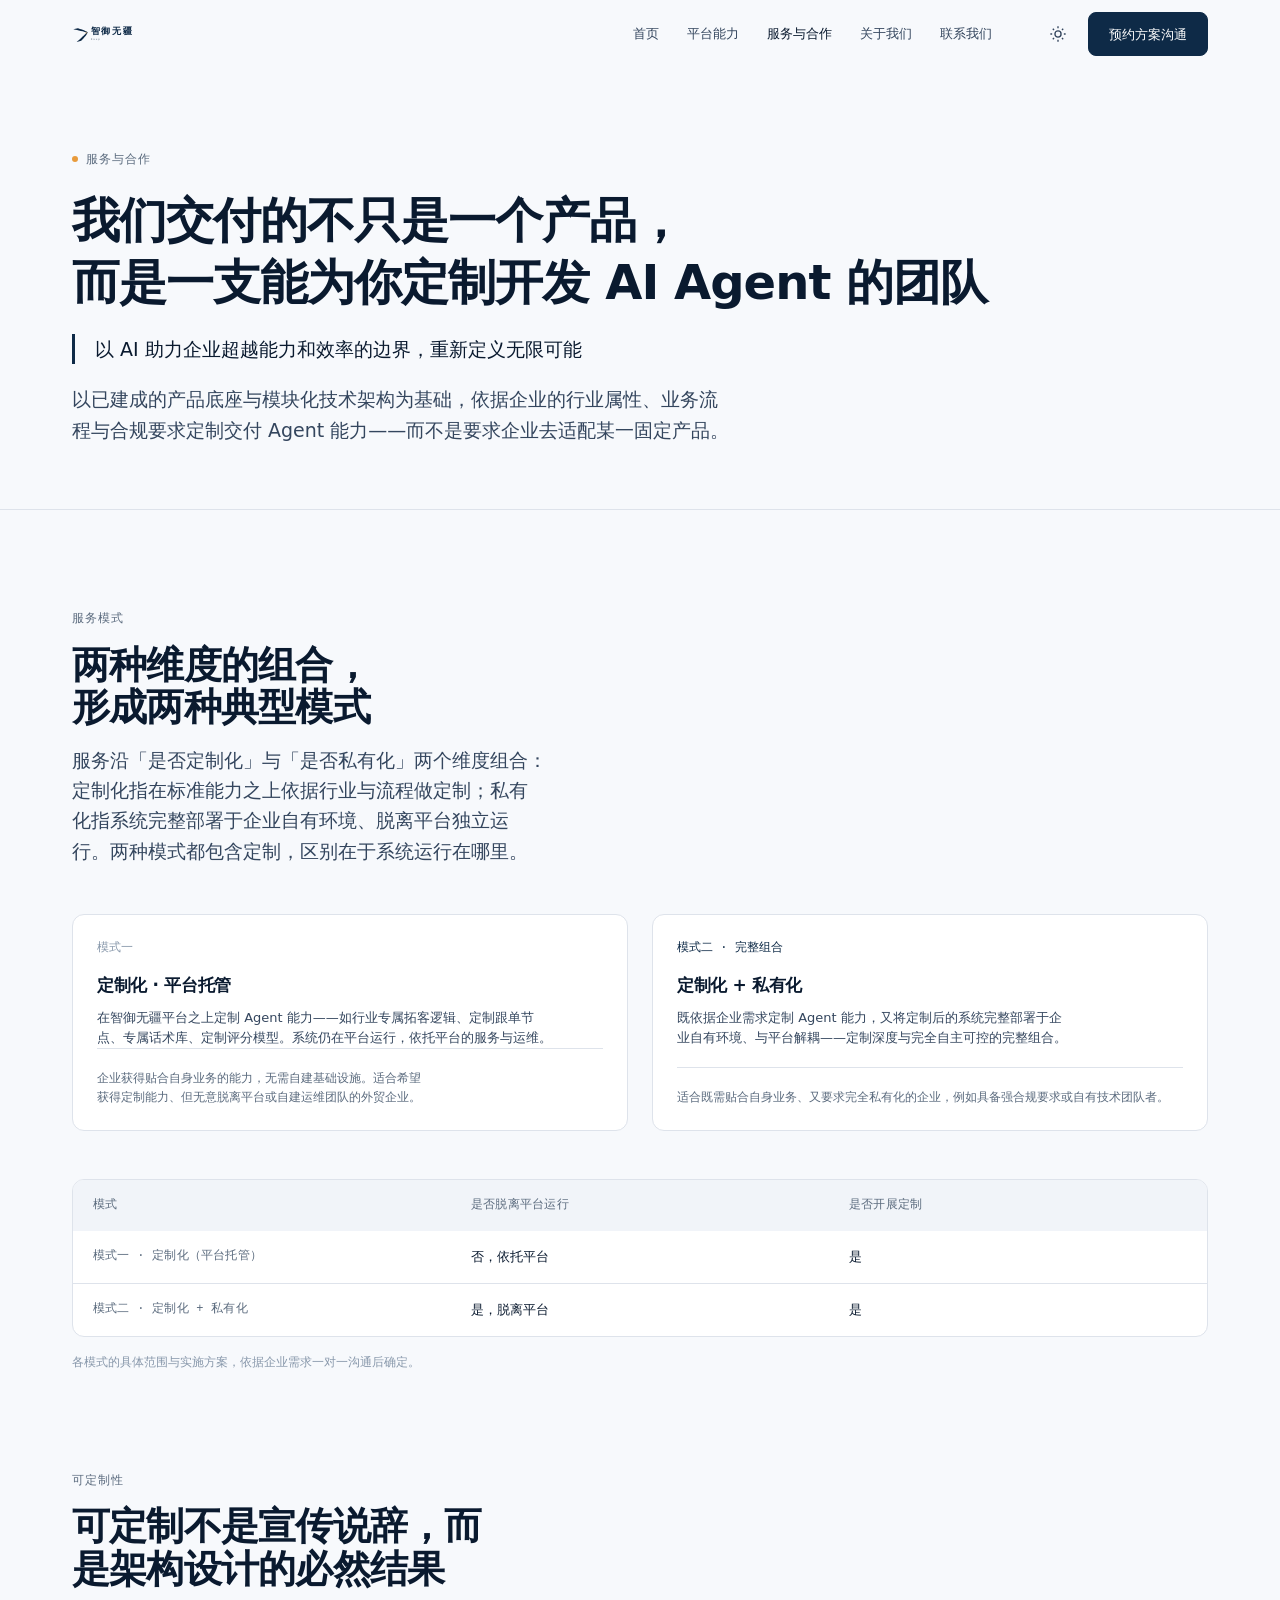
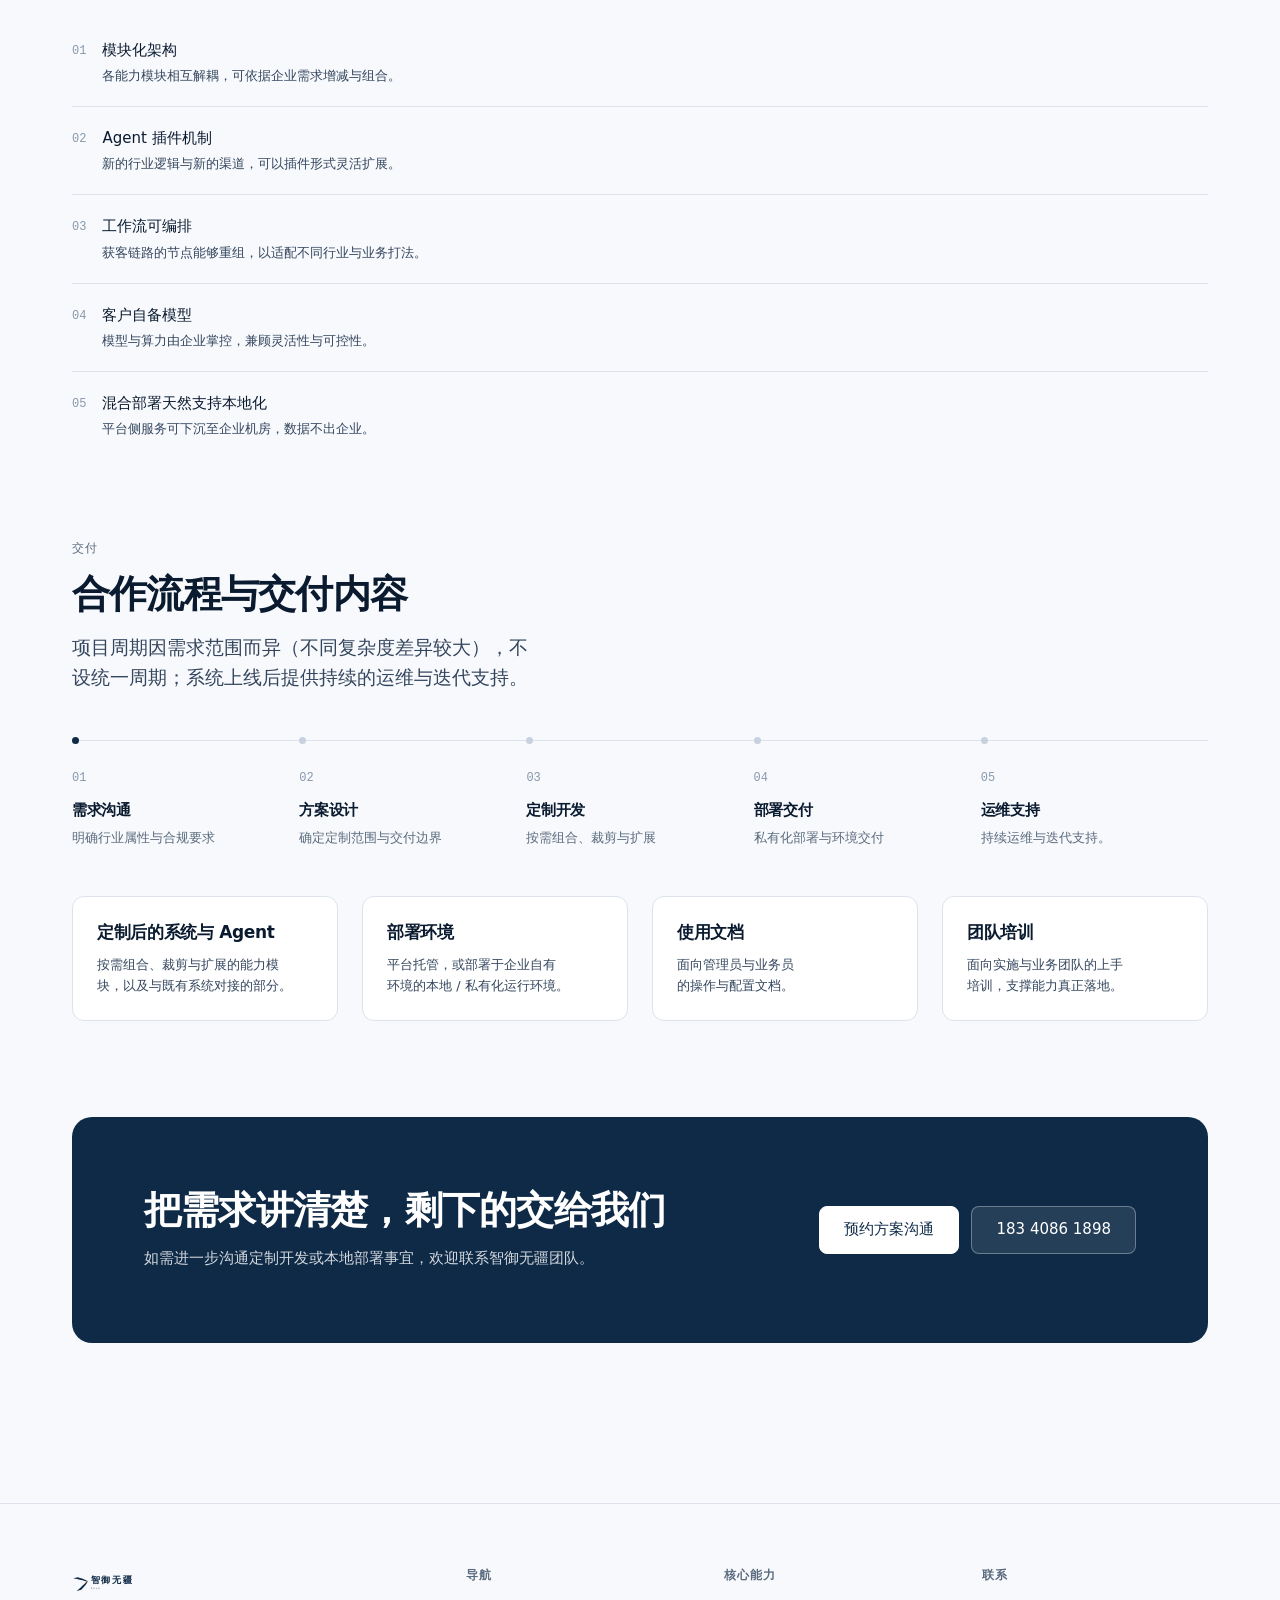
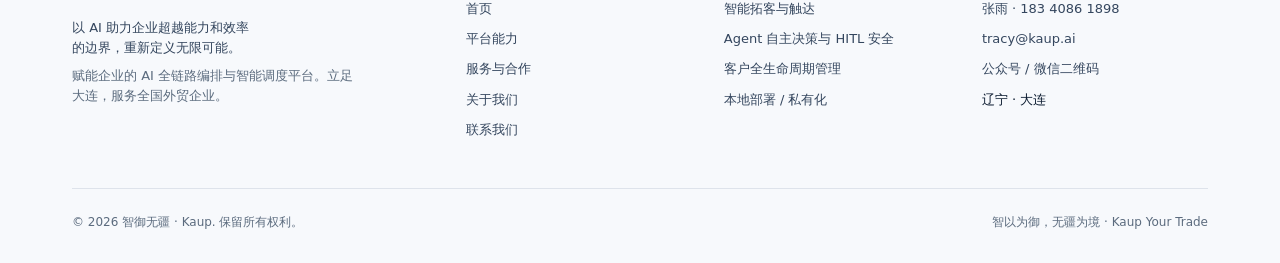
==== commit ef974279: "移动端与页脚修正：顶栏动作右置、流程圆点内联，交付模式由三种改为两种 - 手机端顶栏：导航收进抽屉后 .nav 脱离文档流，其 margin-left:auto 失效，   主题切换与汉堡包停在品牌 " ====
--- a/services.html
+++ b/services.html
@@ -4,7 +4,7 @@
 <meta charset="utf-8">
 <meta name="viewport" content="width=device-width, initial-scale=1">
 <title>服务与合作 — 智御无疆 Kaup</title>
-<meta name="description" content="以 AI 助力企业超越能力和效率的边界，重新定义无限可能。智御无疆提供三种 AI Agent 交付模式：定制化（平台托管）、私有化部署、定制化 + 私有化，合作流程为需求沟通 → 方案设计 → 定制开发 → 部署交付 → 运维支持。">
+<meta name="description" content="以 AI 助力企业超越能力和效率的边界，重新定义无限可能。智御无疆提供两种 AI Agent 交付模式：定制化（平台托管）、定制化 + 私有化，合作流程为需求沟通 → 方案设计 → 定制开发 → 部署交付 → 运维支持。">
 <meta name="theme-color" content="#F7F9FC">
 <!-- ---------- SEO / 社交分享（绝对地址指向正式域名 kaup.ai） ---------- -->
 <link rel="canonical" href="https://kaup.ai/services.html">
@@ -17,14 +17,14 @@
 <meta property="og:locale" content="zh_CN">
 <meta property="og:url" content="https://kaup.ai/services.html">
 <meta property="og:title" content="服务与合作 — 智御无疆 Kaup">
-<meta property="og:description" content="三种 AI Agent 交付模式：定制化（平台托管）、私有化部署、定制化 + 私有化；合作流程为需求沟通 → 方案设计 → 定制开发 → 部署交付 → 运维支持。">
+<meta property="og:description" content="两种 AI Agent 交付模式：定制化（平台托管）、定制化 + 私有化；合作流程为需求沟通 → 方案设计 → 定制开发 → 部署交付 → 运维支持。">
 <meta property="og:image" content="https://kaup.ai/og-image.png">
 <meta property="og:image:width" content="1200">
 <meta property="og:image:height" content="630">
 <meta property="og:image:alt" content="智御无疆 Kaup — 以 AI 助力企业超越能力和效率的边界">
 <meta name="twitter:card" content="summary_large_image">
 <meta name="twitter:title" content="服务与合作 — 智御无疆 Kaup">
-<meta name="twitter:description" content="三种 AI Agent 交付模式：定制化（平台托管）、私有化部署、定制化 + 私有化；合作流程为需求沟通 → 方案设计 → 定制开发 → 部署交付 → 运维支持。">
+<meta name="twitter:description" content="两种 AI Agent 交付模式：定制化（平台托管）、定制化 + 私有化；合作流程为需求沟通 → 方案设计 → 定制开发 → 部署交付 → 运维支持。">
 <meta name="twitter:image" content="https://kaup.ai/og-image.png">
 <script type="application/ld+json">
 {
@@ -92,7 +92,7 @@
       "@id": "https://kaup.ai/services.html#webpage",
       "url": "https://kaup.ai/services.html",
       "name": "服务与合作 — 智御无疆 Kaup",
-      "description": "三种 AI Agent 交付模式：定制化（平台托管）、私有化部署、定制化 + 私有化；合作流程为需求沟通 → 方案设计 → 定制开发 → 部署交付 → 运维支持。",
+      "description": "两种 AI Agent 交付模式：定制化（平台托管）、定制化 + 私有化；合作流程为需求沟通 → 方案设计 → 定制开发 → 部署交付 → 运维支持。",
       "isPartOf": {
         "@id": "https://kaup.ai/#website"
       },
@@ -184,30 +184,24 @@
     </div>
   </section>
 
-  <!-- 三种模式 -->
+  <!-- 两种模式 -->
   <section class="section">
     <div class="wrap">
       <div class="sec-head reveal">
         <span class="kicker">服务模式</span>
-        <h2 class="h2">两种维度的组合，形成三种典型模式</h2>
-        <p class="lede">服务可沿「是否定制化」与「是否私有化」两个维度组合：前者指在标准能力之上依据行业与流程做定制，后者指完全部署于企业自有环境、脱离平台独立运行。</p>
-      </div>
-
-      <div class="grid grid-3" style="margin-bottom:var(--space-12)">
+        <h2 class="h2">两种维度的组合，形成两种典型模式</h2>
+        <p class="lede">服务沿「是否定制化」与「是否私有化」两个维度组合：定制化指在标准能力之上依据行业与流程做定制；私有化指系统完整部署于企业自有环境、脱离平台独立运行。两种模式都包含定制，区别在于系统运行在哪里。</p>
+      </div>
+
+      <div class="grid grid-2" style="margin-bottom:var(--space-12)">
         <article class="card mode reveal">
           <span class="mode-tag">模式一</span>
           <h3>定制化 · 平台托管</h3>
           <p>在智御无疆平台之上定制 Agent 能力——如行业专属拓客逻辑、定制跟单节点、专属话术库、定制评分模型。系统仍在平台运行，依托平台的服务与运维。</p>
           <p class="fit">企业获得贴合自身业务的能力，无需自建基础设施。适合希望获得定制能力、但无意脱离平台或自建运维团队的外贸企业。</p>
         </article>
-        <article class="card mode reveal">
-          <span class="mode-tag">模式二</span>
-          <h3>私有化部署</h3>
-          <p>将产品完整部署于企业自有环境，与智御无疆平台解耦，完全在客户环境运行，数据留存本地、不出企业。</p>
-          <p class="fit">适合对数据私有化有明确要求、但无需深度定制的企业。</p>
-        </article>
         <article class="card mode is-featured reveal">
-          <span class="mode-tag">模式三 · 完整组合</span>
+          <span class="mode-tag">模式二 · 完整组合</span>
           <h3>定制化 + 私有化</h3>
           <p>既依据企业需求定制 Agent 能力，又将定制后的系统完整部署于企业自有环境、与平台解耦——定制深度与完全自主可控的完整组合。</p>
           <p class="fit">适合既需贴合自身业务、又要求完全私有化的企业，例如具备强合规要求或自有技术团队者。</p>
@@ -216,14 +210,13 @@
 
       <div class="table-wrap reveal">
         <table>
-          <caption style="position:absolute;left:-9999px">三种服务模式的差异</caption>
+          <caption style="position:absolute;left:-9999px">两种服务模式的差异</caption>
           <thead>
             <tr><th scope="col">模式</th><th scope="col">是否脱离平台运行</th><th scope="col">是否开展定制</th></tr>
           </thead>
           <tbody>
             <tr><th scope="row" style="background:transparent">模式一 · 定制化（平台托管）</th><td>否，依托平台</td><td>是</td></tr>
-            <tr><th scope="row" style="background:transparent">模式二 · 私有化部署</th><td>是，脱离平台</td><td>否</td></tr>
-            <tr><th scope="row" style="background:transparent">模式三 · 定制化 + 私有化</th><td>是，脱离平台</td><td>是</td></tr>
+            <tr><th scope="row" style="background:transparent">模式二 · 定制化 + 私有化</th><td>是，脱离平台</td><td>是</td></tr>
           </tbody>
         </table>
       </div>
--- a/assets/css/site.css
+++ b/assets/css/site.css
@@ -311,6 +311,11 @@
 @media (max-width: 900px) {
   .nav-toggle { display: inline-flex; }
   .header-actions .btn-primary { display: none; }
+  /* 窄屏下导航收进抽屉（.nav 转为 fixed 脱离流），
+     于是 .nav 原来的 margin-left:auto 一起失效 ——
+     主题切换 + 汉堡包会被留在品牌 logo 右边、贴在版面中间。
+     这里把自动外边距交给 .header-actions，两个按钮回到右侧。 */
+  .header-actions { margin-left: auto; }
   .nav {
     position: fixed;
     inset: 68px 0 auto;
@@ -756,7 +761,17 @@
 .step p { font-size: var(--text-sm); color: var(--muted); }
 
 @media (max-width: 900px) {
-  .steps-track { grid-template-columns: repeat(2, minmax(0, 1fr)); gap: 0 var(--space-6); }
+  /* 横向时间轴（顶边一条线 + 每列顶上一个圆点）在窄屏降级成多行/单行后，
+     圆点会落到上一项的正文旁边，看起来像是「上一项描述前的点」。
+     窄屏改成：圆点直接内联在该项自己的「01」前面，
+     点与文字同一行，归属明确。 */
+  .steps-track { grid-template-columns: repeat(2, minmax(0, 1fr)); gap: 0 var(--space-6); border-top: 0; }
+  .step::before {
+    position: static;
+    display: inline-block;
+    vertical-align: middle;
+    margin-right: var(--space-3);
+  }
 }
 
 @media (max-width: 560px) {
@@ -936,8 +951,9 @@
 }
 
 .footer-col h4 {
-  font-size: var(--text-xs);
-  font-weight: 500;
+  font-family: var(--font-en);
+  font-size: var(--text-xs);
+  font-weight: 600;
   letter-spacing: var(--tracking-caps);
   text-transform: uppercase;
   color: var(--muted);
@@ -945,7 +961,10 @@
 }
 
 .footer-col ul { display: flex; flex-direction: column; gap: 10px; }
-.footer-col a { font-size: var(--text-sm); color: var(--fg-2); }
+/* 字号挂在 li 上而不是 a 上：这样没有链接的纯文本项（「辽宁 · 大连」）
+   和其他项一样是 --text-sm，不会因为继承了正文的 --text-base 而变大一号。 */
+.footer-col li { font-size: var(--text-sm); }
+.footer-col a { color: var(--fg-2); }
 .footer-col a:hover { color: var(--fg); }
 
 .footer-bottom {
